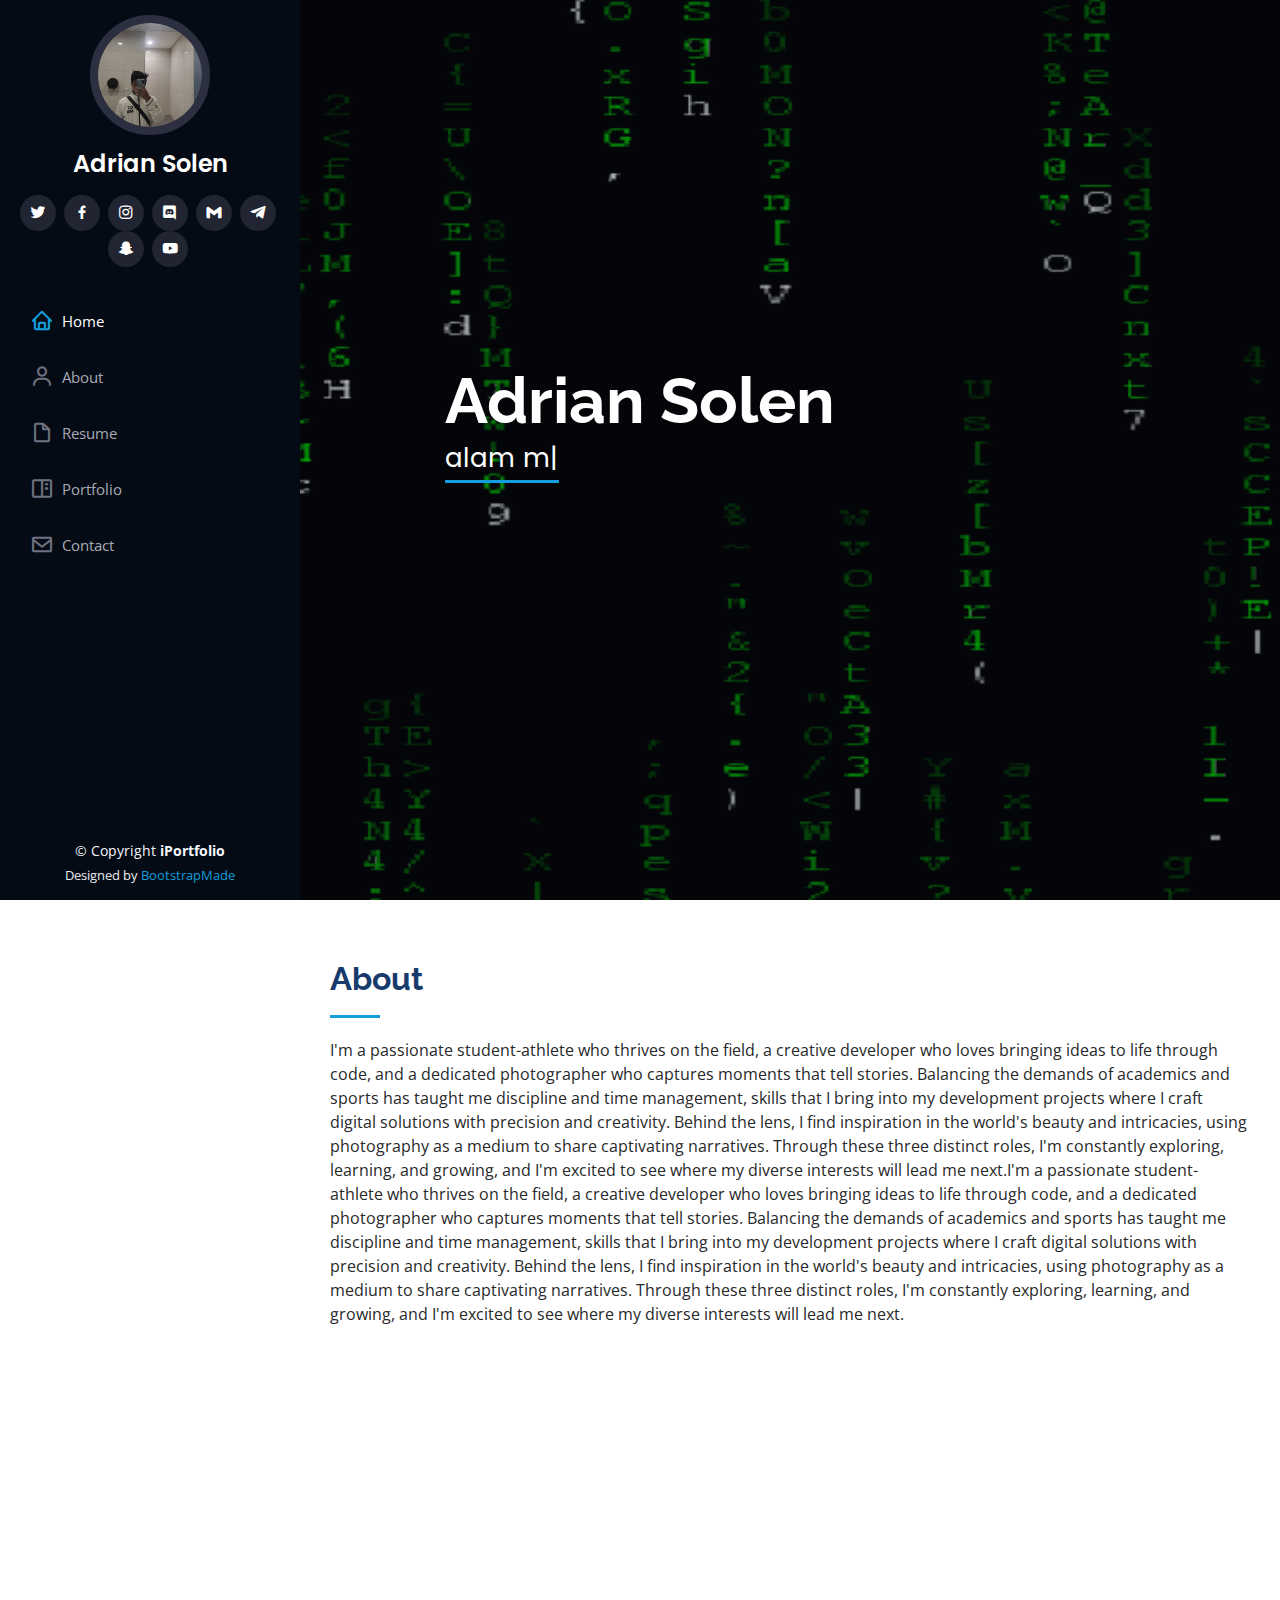
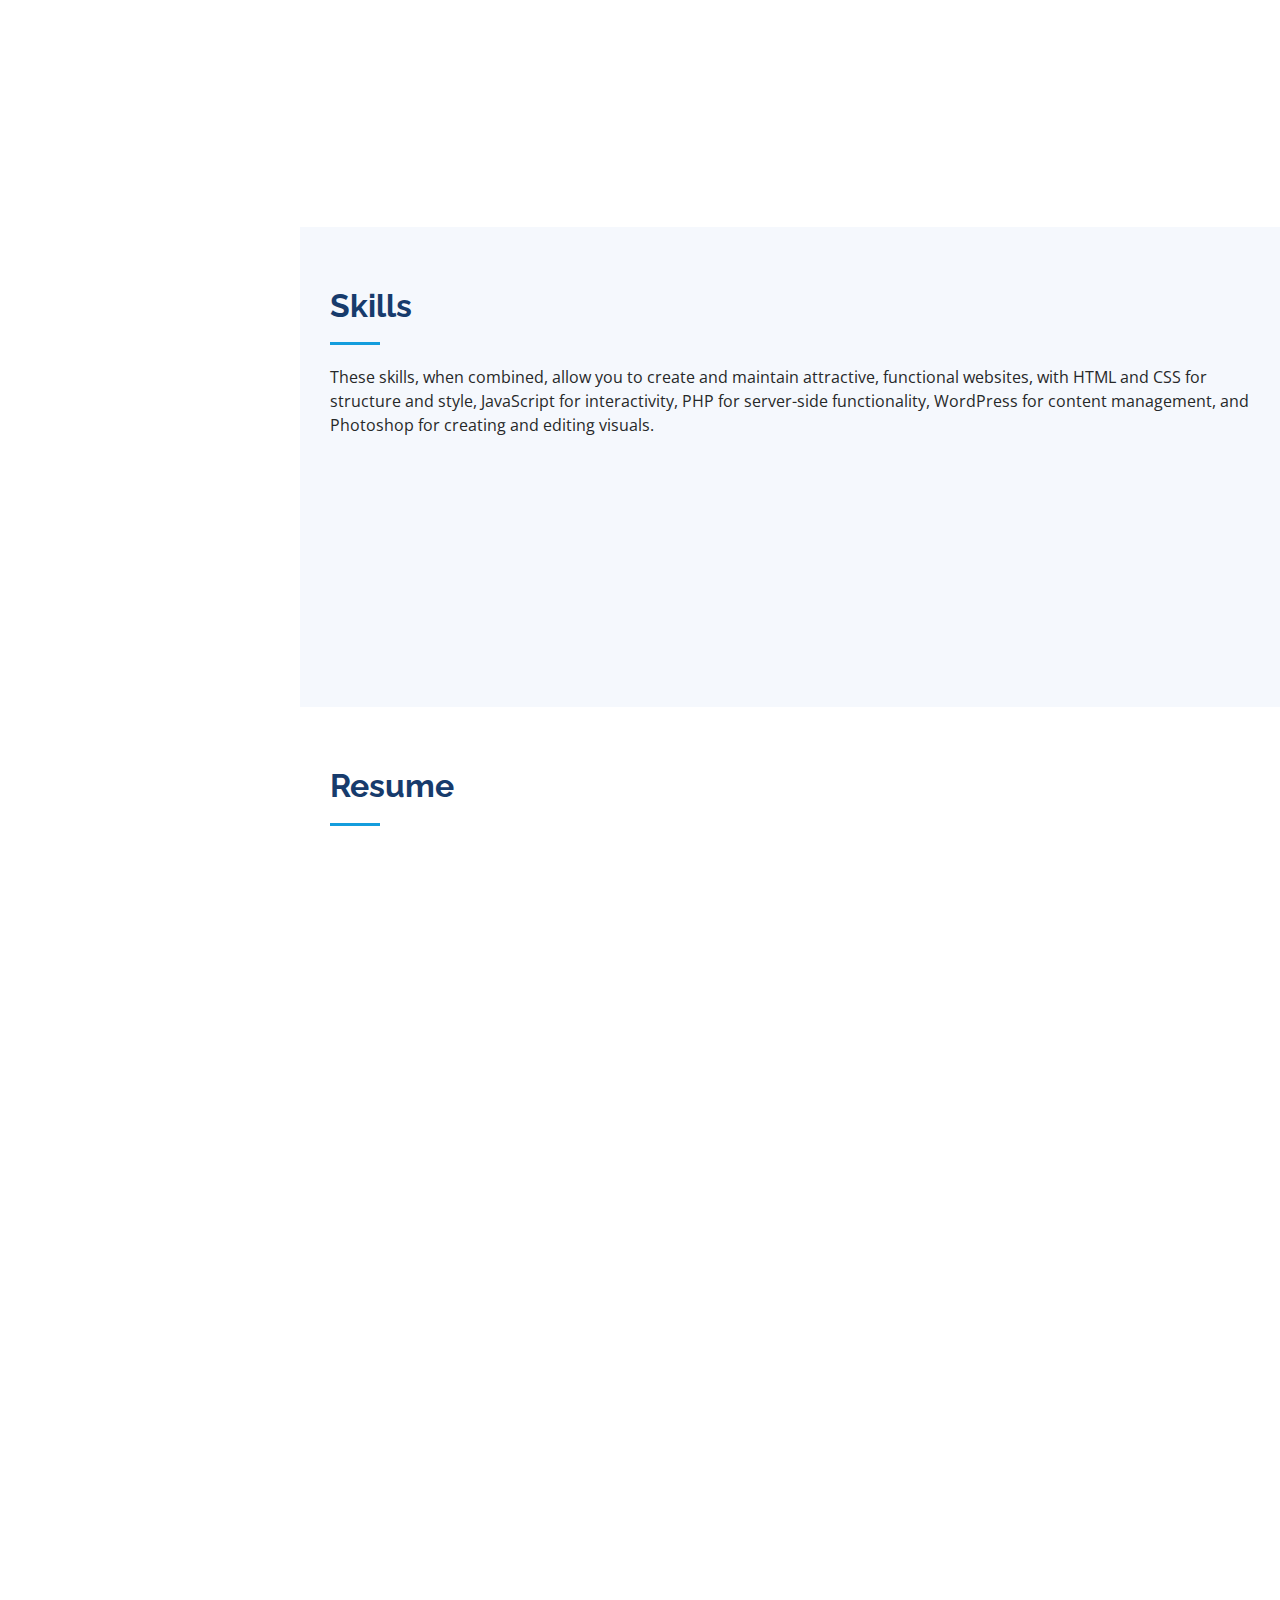
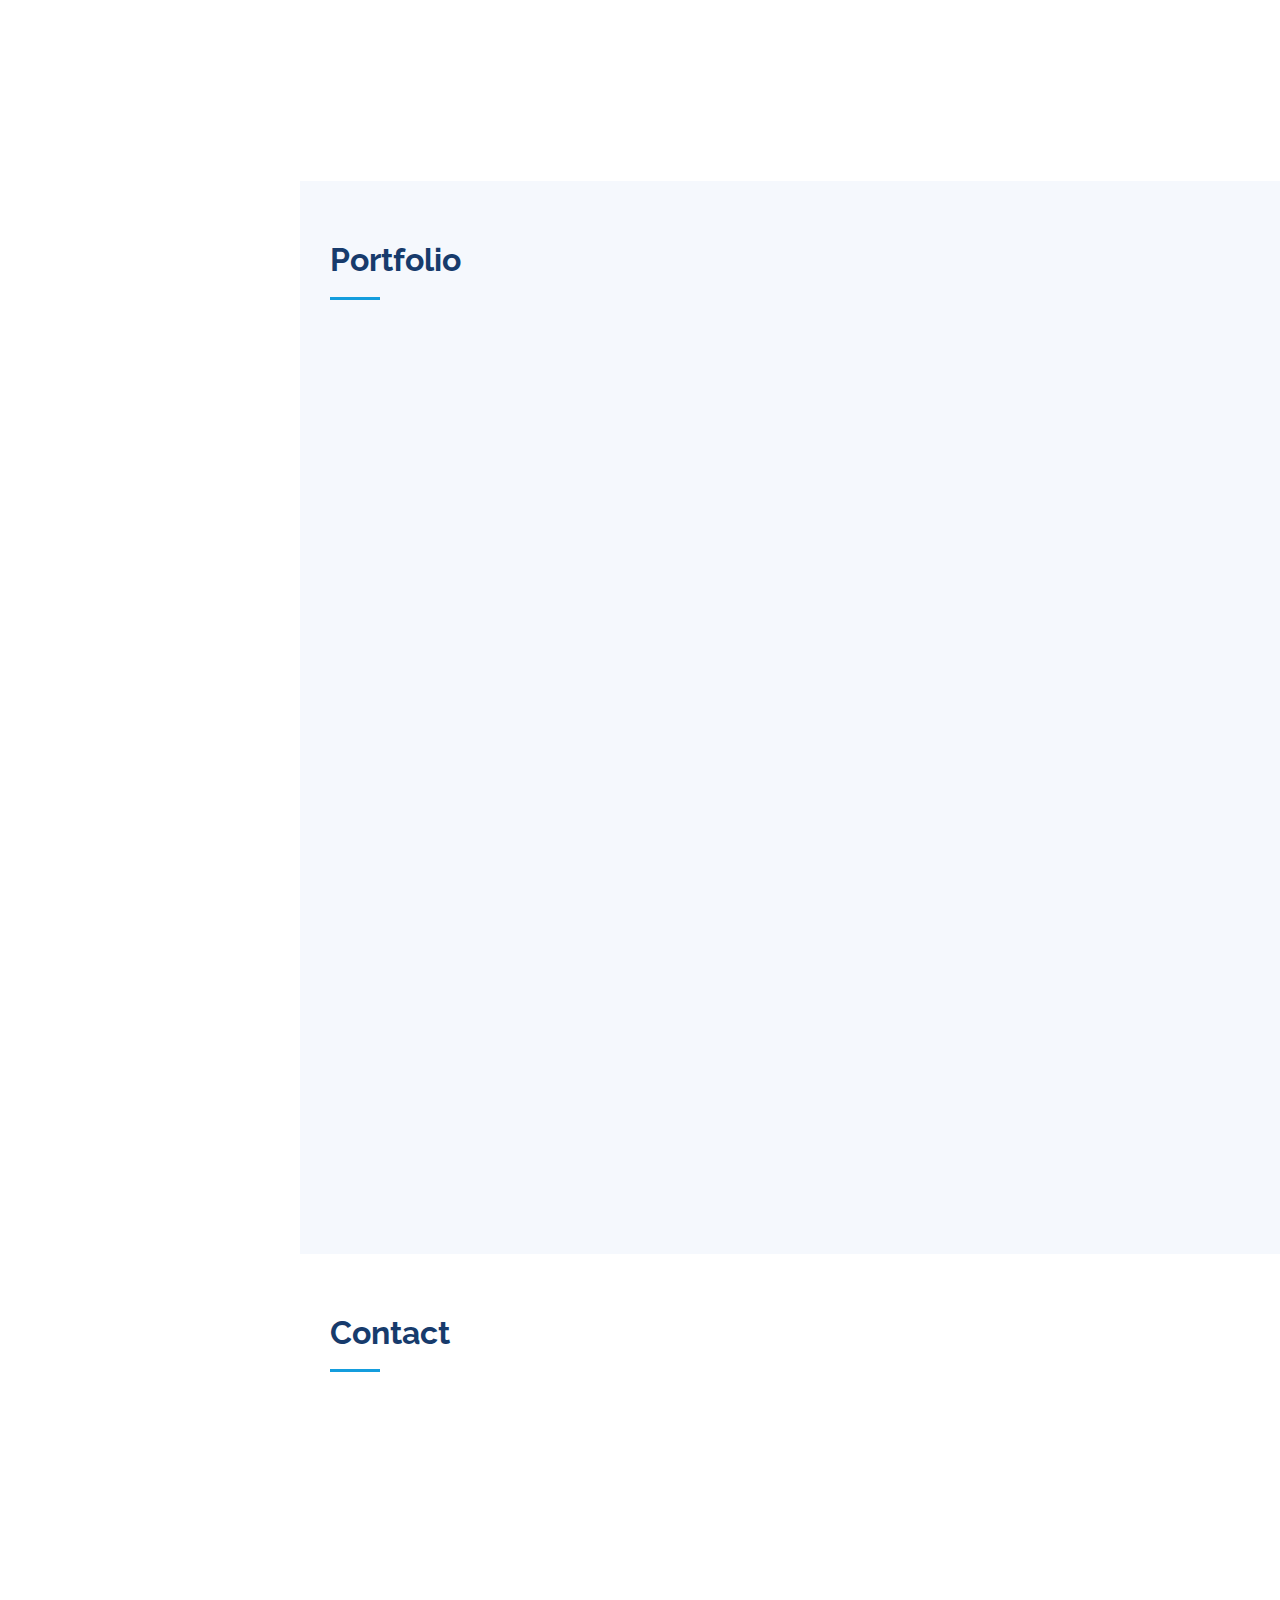
==== index.html @ 7b118c49 "first commit" ====
<!DOCTYPE html>
<html lang="en">

<head>
  <meta charset="utf-8">
  <meta content="width=device-width, initial-scale=1.0" name="viewport">

  <title>iPortfolio Bootstrap Template - Index</title>
  <meta content="" name="description">
  <meta content="" name="keywords">

  <!-- Favicons -->
  <link href="assets/img/favicon.png" rel="icon">
  <link href="assets/img/apple-touch-icon.png" rel="apple-touch-icon">

  <!-- Google Fonts -->
  <link href="https://fonts.googleapis.com/css?family=Open+Sans:300,300i,400,400i,600,600i,700,700i|Raleway:300,300i,400,400i,500,500i,600,600i,700,700i|Poppins:300,300i,400,400i,500,500i,600,600i,700,700i" rel="stylesheet">

  <!-- Vendor CSS Files -->
  <link href="assets/vendor/aos/aos.css" rel="stylesheet">
  <link href="assets/vendor/bootstrap/css/bootstrap.min.css" rel="stylesheet">
  <link href="assets/vendor/bootstrap-icons/bootstrap-icons.css" rel="stylesheet">
  <link href="assets/vendor/boxicons/css/boxicons.min.css" rel="stylesheet">
  <link href="assets/vendor/glightbox/css/glightbox.min.css" rel="stylesheet">
  <link href="assets/vendor/swiper/swiper-bundle.min.css" rel="stylesheet">

  <!-- Template Main CSS File -->
  <link href="assets/css/style.css" rel="stylesheet">

  <!-- =======================================================
  * Template Name: iPortfolio
  * Updated: Sep 18 2023 with Bootstrap v5.3.2
  * Template URL: https://bootstrapmade.com/iportfolio-bootstrap-portfolio-websites-template/
  * Author: BootstrapMade.com
  * License: https://bootstrapmade.com/license/
  ======================================================== -->
</head>

<body>

  <!-- ======= Mobile nav toggle button ======= -->
  <i class="bi bi-list mobile-nav-toggle d-xl-none"></i>

  <!-- ======= Header ======= -->
  <header id="header">
    <div class="d-flex flex-column">

      <div class="profile">
        <img src="assets/img/lol.jpg" alt="" class="img-fluid rounded-circle">
        <h1 class="text-light"><a href="index.html">Adrian Solen</a></h1>
        <div class="social-links mt-3 text-center">
          <a href="https://twitter.com/home" class="twitter"><i class="bx bxl-twitter"></i></a>
          <a href="https://web.facebook.com/longking13" class="facebook"><i class="bx bxl-facebook"></i></a>
          <a href="https://www.instagram.com/basic_longking/" class="instagram"><i class="bx bxl-instagram"></i></a>
          <a href="https://discord.com/channels/@me" class="discord"><i class="bx bxl-discord"></i></a>
          <a href="https://www.gmail.com/" class="gmail"><i class="bx bxl-gmail"></i></a>
          <a href="https://web.telegram.org/a/" class="telegram"><i class="bx bxl-telegram"></i></a>
          <a href="https://www.snapchat.com/" class="snapchat"><i class="bx bxl-snapchat"></i></a>
          <a href="https://www.youtube.com/channel/UCyB2EdpcQQ75qllgzRDmHNg" class="youtube"><i class="bx bxl-youtube"></i></a>
          

        </div>
      </div>

      <nav id="navbar" class="nav-menu navbar">
        <ul>
          <li><a href="#hero" class="nav-link scrollto active"><i class="bx bx-home"></i> <span>Home</span></a></li>
          <li><a href="#about" class="nav-link scrollto"><i class="bx bx-user"></i> <span>About</span></a></li>
          <li><a href="#resume" class="nav-link scrollto"><i class="bx bx-file-blank"></i> <span>Resume</span></a></li>
          <li><a href="#portfolio" class="nav-link scrollto"><i class="bx bx-book-content"></i> <span>Portfolio</span></a></li>
          <!-- <li><a href="#services" class="nava-link scrollto"><i class="bx bx-server"></i> <span>Services</span></a></li> -->
          <li><a href="#contact" class="nav-link scrollto"><i class="bx bx-envelope"></i> <span>Contact</span></a></li>
        </ul>
      </nav><!-- .nav-menu -->
    </div>
  </header><!-- End Header -->

  <!-- ======= Hero Section ======= -->
  <section id="hero" class="d-flex flex-column justify-content-center align-items-center">
    <div class="hero-container" data-aos="fade-in">
      <h1>Adrian Solen</h1>
      <p> <span class="typed" data-typed-items="alam mo joy, mahal na mahal kita, sana mahal mo rin ako, Pet Lover"></span></p>
    </div>
  </section><!-- End Hero -->

  <main id="main">

    <!-- ======= About Section ======= -->
    <section id="about" class="about">
      <div class="container">

        <div class="section-title">
          <h2>About</h2>
          <p>I'm a passionate student-athlete who thrives on the field, a creative developer who loves bringing ideas to life through code, and a dedicated photographer who captures moments that tell stories. Balancing the demands of academics and sports has taught me discipline and time management, skills that I bring into my development projects where I craft digital solutions with precision and creativity. Behind the lens, I find inspiration in the world's beauty and intricacies, using photography as a medium to share captivating narratives. Through these three distinct roles, I'm constantly exploring, learning, and growing, and I'm excited to see where my diverse interests will lead me next.I'm a passionate student-athlete who thrives on the field, a creative developer who loves bringing ideas to life through code, and a dedicated photographer who captures moments that tell stories. Balancing the demands of academics and sports has taught me discipline and time management, skills that I bring into my development projects where I craft digital solutions with precision and creativity. Behind the lens, I find inspiration in the world's beauty and intricacies, using photography as a medium to share captivating narratives. Through these three distinct roles, I'm constantly exploring, learning, and growing, and I'm excited to see where my diverse interests will lead me next.</p>
        </div>

        <div class="row">
          <div class="col-lg-4" data-aos="fade-right">
            <img src="assets/img/adrian.jpg" class="img-fluid" alt="">
          </div>
          <div class="col-lg-8 pt-4 pt-lg-0 content" data-aos="fade-left">
            <h3>Full Stack Developer &amp; System Analyst.</h3>
            <p class="fst-italic">
              <!-- Lorem ipsum dolor sit amet, consectetur adipiscing elit, sed do eiusmod tempor incididunt ut labore et dolore
              magna aliqua. -->
            </p>
            <div class="row">
              <div class="col-lg-6">
                <ul>
                  <li><i class="bi bi-chevron-right"></i> <strong>Birthday:</strong> <span>13 November 2001</span></li>
                  <li><i class="bi bi-chevron-right"></i> <strong>Website:</strong> <span>www.example.com</span></li>
                  <li><i class="bi bi-chevron-right"></i> <strong>Phone:</strong> <span>0970 897 5703</span></li>
                  <li><i class="bi bi-chevron-right"></i> <strong>City:</strong> <span>Butuan City</span></li>
                </ul>
              </div>
              <div class="col-lg-6">
                <ul>
                  <li><i class="bi bi-chevron-right"></i> <strong>Age:</strong> <span>22</span></li>
                  <li><i class="bi bi-chevron-right"></i> <strong>Degree:</strong> <span>None</span></li>
                  <li><i class="bi bi-chevron-right"></i> <strong>Email:</strong> <span>adrianmsolen@gmail.com</span></li>
                  <li><i class="bi bi-chevron-right"></i> <strong>Freelance:</strong> <span>Available</span></li>
                </ul>
              </div>
            </div>
            <p>
              <!-- Officiis eligendi itaque labore et dolorum mollitia officiis optio vero. Quisquam sunt adipisci omnis et ut. Nulla accusantium dolor incidunt officia tempore. Et eius omnis.
              Cupiditate ut dicta maxime officiis quidem quia. Sed et consectetur qui quia repellendus itaque neque. Aliquid amet quidem ut quaerat cupiditate. Ab et eum qui repellendus omnis culpa magni laudantium dolores. -->
            </p>
          </div>
        </div>

      </div>
    </section><!-- End About Section -->

    <!-- ======= Facts Section ======= -->
    <section id="facts" class="facts">
      <div class="container">

        <div class="section-title">
          <!-- <h2>Facts</h2>
          <p>Magnam dolores commodi suscipit. Necessitatibus eius consequatur ex aliquid fuga eum quidem. Sit sint consectetur velit. Quisquam quos quisquam cupiditate. Et nemo qui impedit suscipit alias ea. Quia fugiat sit in iste officiis commodi quidem hic quas.</p> -->
        </div>

        <!-- <div class="row no-gutters">

          <div class="col-lg-3 col-md-6 d-md-flex align-items-md-stretch" data-aos="fade-up">
            <div class="count-box">
              <i class="bi bi-emoji-smile"></i>
              <span data-purecounter-start="0" data-purecounter-end="232" data-purecounter-duration="1" class="purecounter"></span>
              <p><strong>Happy Clients</strong> </p>
            </div>
          </div>

          <div class="col-lg-3 col-md-6 d-md-flex align-items-md-stretch" data-aos="fade-up" data-aos-delay="100">
            <div class="count-box">
              <i class="bi bi-journal-richtext"></i>
              <span data-purecounter-start="0" data-purecounter-end="521" data-purecounter-duration="1" class="purecounter"></span>
              <p><strong>Projects</strong></p>
            </div>
          </div>

          <div class="col-lg-3 col-md-6 d-md-flex align-items-md-stretch" data-aos="fade-up" data-aos-delay="200">
            <div class="count-box">
              <i class="bi bi-headset"></i>
              <span data-purecounter-start="0" data-purecounter-end="1453" data-purecounter-duration="1" class="purecounter"></span>
              <p><strong>Hours Of Support</strong> </p>
            </div>
          </div>

          <div class="col-lg-3 col-md-6 d-md-flex align-items-md-stretch" data-aos="fade-up" data-aos-delay="300">
            <div class="count-box">
              <i class="bi bi-people"></i>
              <span data-purecounter-start="0" data-purecounter-end="32" data-purecounter-duration="1" class="purecounter"></span>
              <p><strong>Hard Workers</strong> </p>
            </div> -->
          </div>

        </div>

      </div>
    </section><!-- End Facts Section -->

    <!-- ======= Skills Section ======= -->
    <section id="skills" class="skills section-bg">
      <div class="container">

        <div class="section-title">
          <h2>Skills</h2>
          <p>These skills, when combined, allow you to create and maintain attractive, functional websites, with HTML and CSS for structure and style, JavaScript for interactivity, PHP for server-side functionality, WordPress for content management, and Photoshop for creating and editing visuals.</p>
        </div>

        <div class="row skills-content">

          <div class="col-lg-6" data-aos="fade-up">

            <div class="progress">
              <span class="skill">HTML <i class="val">90%</i></span>
              <div class="progress-bar-wrap">
                <div class="progress-bar" role="progressbar" aria-valuenow="90" aria-valuemin="0" aria-valuemax="100"></div>
              </div>
            </div>

            <div class="progress">
              <span class="skill">CSS <i class="val">80%</i></span>
              <div class="progress-bar-wrap">
                <div class="progress-bar" role="progressbar" aria-valuenow="80" aria-valuemin="0" aria-valuemax="100"></div>
              </div>
            </div>

            <div class="progress">
              <span class="skill">JavaScript <i class="val">75%</i></span>
              <div class="progress-bar-wrap">
                <div class="progress-bar" role="progressbar" aria-valuenow="75" aria-valuemin="0" aria-valuemax="100"></div>
              </div>
            </div>

          </div>

          <div class="col-lg-6" data-aos="fade-up" data-aos-delay="100">

            <div class="progress">
              <span class="skill">PHP <i class="val">70%</i></span>
              <div class="progress-bar-wrap">
                <div class="progress-bar" role="progressbar" aria-valuenow="70" aria-valuemin="0" aria-valuemax="100"></div>
              </div>
            </div>

            <div class="progress">
              <span class="skill">WordPress/CMS <i class="val">90%</i></span>
              <div class="progress-bar-wrap">
                <div class="progress-bar" role="progressbar" aria-valuenow="90" aria-valuemin="0" aria-valuemax="100"></div>
              </div>
            </div>

            <div class="progress">
              <span class="skill">Photoshop <i class="val">99%</i></span>
              <div class="progress-bar-wrap">
                <div class="progress-bar" role="progressbar" aria-valuenow="99" aria-valuemin="0" aria-valuemax="100"></div>
              </div>
            </div>

          </div>

        </div>

      </div>
    </section><!-- End Skills Section -->

    <!-- ======= Resume Section ======= -->
    <section id="resume" class="resume">
      <div class="container">

        <div class="section-title">
          <h2>Resume</h2>
          <!-- <p>Magnam dolores commodi suscipit. Necessitatibus eius consequatur ex aliquid fuga eum quidem. Sit sint consectetur velit. Quisquam quos quisquam cupiditate. Et nemo qui impedit suscipit alias ea. Quia fugiat sit in iste officiis commodi quidem hic quas.</p> -->
        </div>

        <div class="row">
          <div class="col-lg-6" data-aos="fade-up">
            <h3 class="resume-title">Sumary</h3>
            <div class="resume-item pb-0">
              <h4>Adrian Solen</h4>
              <p><em>Innovative and deadline-driven Graphic Designer with 3+ years of experience designing and developing user-centered digital/print marketing material from initial concept to final, polished deliverable.</em></p>
              <ul>
                <li>Prosperidad, Agusan del Sur</li>
                <li>0970 897 5703</li>
                <li>adrianmsolen@gmail.com</li>
              </ul>
            </div>
            <h3 class="resume-title">Education</h3>
            <div class="resume-item">
              <h4>Bachelor of Science Information System</h4>
              <h5>2021 - 2024</h5>
              <p><em>Caraga State University</em></p>
              <p>Qui deserunt veniam. Et sed aliquam labore tempore sed quisquam iusto autem sit. Ea vero voluptatum qui ut dignissimos deleniti nerada porti sand markend</p>
            </div>
            <div class="resume-item">
              <h4>General Academic Strand</h4>
              <h5>2019-2020</h5>
              <p><em>Agusan del Sur National High School</em></p>
              <p>Quia nobis sequi est occaecati aut. Repudiandae et iusto quae reiciendis et quis Eius vel ratione eius unde vitae rerum voluptates asperiores voluptatem Earum molestiae consequatur neque etlon sader mart dila</p>
            </div>
          </div>
          <div class="col-lg-6" data-aos="fade-up" data-aos-delay="100">
            <h3 class="resume-title">Professional Experience</h3>
            <div class="resume-item">
              <h4>Senior graphic design specialist</h4>
              <h5>2024 - Present</h5>
              <p><em>Davao City </em></p>
              <ul>
                <li>Lead in the design, development, and implementation of the graphic, layout, and production communication materials</li>
                <li>Delegate tasks to the 7 members of the design team and provide counsel on all aspects of the project. </li>
                <li>Supervise the assessment of all graphic materials in order to ensure quality and accuracy of the design</li>
                <li>Oversee the efficient use of production project budgets ranging from $2,000 - $25,000</li>
              </ul>
            </div>
            <div class="resume-item">
              <h4>Graphic design specialist</h4>
              <h5>2017 - 2018</h5>
              <p><em>Butuan City</em></p>
              <ul>
                <li>Developed numerous marketing programs (logos, brochures,infographics, presentations, and advertisements).</li>
                <li>Managed up to 5 projects or tasks at a given time while under pressure</li>
                <li>Recommended and consulted with clients on the most appropriate graphic design</li>
                <li>Created 4+ design presentations and proposals a month for clients and account managers</li>
              </ul>
            </div>
          </div>
        </div>

      </div>
    </section><!-- End Resume Section -->

    <!-- ======= Portfolio Section ======= -->
    <section id="portfolio" class="portfolio section-bg">
      <div class="container">

        <div class="section-title">
          <h2>Portfolio</h2>
          <!-- <p>Magnam dolores commodi suscipit. Necessitatibus eius consequatur ex aliquid fuga eum quidem. Sit sint consectetur velit. Quisquam quos quisquam cupiditate. Et nemo qui impedit suscipit alias ea. Quia fugiat sit in iste officiis commodi quidem hic quas.</p> -->
        </div>

        <div class="row" data-aos="fade-up">
          <div class="col-lg-12 d-flex justify-content-center">
            <ul id="portfolio-flters">
              <li data-filter="*" class="filter-active">All</li>
              <li data-filter=".filter-app">Pets</li>
              <li data-filter=".filter-card">Football</li>
              <!-- <li data-filter=".filter-web">Web</li> -->
            </ul>
          </div>
        </div>

        <div class="row portfolio-container" data-aos="fade-up" data-aos-delay="100">

          <div class="col-lg-4 col-md-6 portfolio-item filter-app">
            <div class="portfolio-wrap">
              <img src="assets/img/portfolio/ming1.jpg" class="img-fluid" alt="">
              <div class="portfolio-links">
                <a href="assets/img/portfolio/ming1.jpg" data-gallery="portfolioGallery" class="portfolio-lightbox" title="App 1"><i class="bx bx-plus"></i></a>
                <a href="portfolio-details.html" title="More Details"><i class="bx bx-link"></i></a>
              </div>
            </div>
          </div>

          <div class="col-lg-4 col-md-6 portfolio-item filter-web">
            <div class="portfolio-wrap">
              <img src="assets/img/portfolio/ming2.jpg" class="img-fluid" alt="">
              <div class="portfolio-links">
                <a href="assets/img/portfolio/ming2.jpg" data-gallery="portfolioGallery" class="portfolio-lightbox" title="Web 3"><i class="bx bx-plus"></i></a>
                <a href="portfolio-details.html" title="More Details"><i class="bx bx-link"></i></a>
              </div>
            </div>
          </div>

          <div class="col-lg-4 col-md-6 portfolio-item filter-app">
            <div class="portfolio-wrap">
              <img src="assets/img/portfolio/ming4.jpg" class="img-fluid" alt="">
              <div class="portfolio-links">
                <a href="assets/img/portfolio/" data-gallery="portfolioGallery" class="portfolio-lightbox" title="App 2"><i class="bx bx-plus"></i></a>
                <a href="portfolio-details.html" title="More Details"><i class="bx bx-link"></i></a>
              </div>
            </div>
          </div>

          <div class="col-lg-4 col-md-6 portfolio-item filter-card">
            <div class="portfolio-wrap">
              <img src="assets/img/portfolio/football2.jpg" class="img-fluid" alt="">
              <div class="portfolio-links">
                <a href="assets/img/portfolio/football2.jpg" data-gallery="portfolioGallery" class="portfolio-lightbox" title="Card 2"><i class="bx bx-plus"></i></a>
                <a href="portfolio-details.html" title="More Details"><i class="bx bx-link"></i></a>
              </div>
            </div>
          </div>

          
          <div class="col-lg-4 col-md-6 portfolio-item filter-app">
            <div class="portfolio-wrap">
              <img src="assets/img/portfolio/ming3.jpg" class="img-fluid" alt="">
              <div class="portfolio-links">
                <a href="assets/img/portfolio/ming3.jpg" data-gallery="portfolioGallery" class="portfolio-lightbox" title="App 3"><i class="bx bx-plus"></i></a>
                <a href="portfolio-details.html" title="More Details"><i class="bx bx-link"></i></a>
              </div>
            </div>
          </div>

          <div class="col-lg-4 col-md-6 portfolio-item filter-card">
            <div class="portfolio-wrap">
              <img src="assets/img/portfolio/football1.jpg" class="img-fluid" alt="">
              <div class="portfolio-links">
                <a href="assets/img/portfolio/football1.jpg" data-gallery="portfolioGallery" class="portfolio-lightbox" title="Card 1"><i class="bx bx-plus"></i></a>
                <a href="portfolio-details.html" title="More Details"><i class="bx bx-link"></i></a>
              </div>
            </div>
          </div>

          <div class="col-lg-4 col-md-6 portfolio-item filter-card">
            <div class="portfolio-wrap">
              <img src="assets/img/portfolio/football3.jpg" class="img-fluid" alt="">
              <div class="portfolio-links">
                <a href="assets/img/portfolio/football3.jpg" data-gallery="portfolioGallery" class="portfolio-lightbox" title="Card 3"><i class="bx bx-plus"></i></a>
                <a href="portfolio-details.html" title="More Details"><i class="bx bx-link"></i></a>
              </div>
            </div>
          </div>

          

        </div>

      </div>
    </section><!-- End Portfolio Section -->

    <!-- ======= Services Section ======= -->
    <!-- <section id="services" class="services">
      <div class="container">

        <div class="section-title">
          <h2>Services</h2>
          <p>Magnam dolores commodi suscipit. Necessitatibus eius consequatur ex aliquid fuga eum quidem. Sit sint consectetur velit. Quisquam quos quisquam cupiditate. Et nemo qui impedit suscipit alias ea. Quia fugiat sit in iste officiis commodi quidem hic quas.</p>
        </div>

        <div class="row">
          <div class="col-lg-4 col-md-6 icon-box" data-aos="fade-up">
            <div class="icon"><i class="bi bi-briefcase"></i></div>
            <h4 class="title"><a href="">Lorem Ipsum</a></h4>
            <p class="description">Voluptatum deleniti atque corrupti quos dolores et quas molestias excepturi sint occaecati cupiditate non provident</p>
          </div>
          <div class="col-lg-4 col-md-6 icon-box" data-aos="fade-up" data-aos-delay="100">
            <div class="icon"><i class="bi bi-card-checklist"></i></div>
            <h4 class="title"><a href="">Dolor Sitema</a></h4>
            <p class="description">Minim veniam, quis nostrud exercitation ullamco laboris nisi ut aliquip ex ea commodo consequat tarad limino ata</p>
          </div>
          <div class="col-lg-4 col-md-6 icon-box" data-aos="fade-up" data-aos-delay="200">
            <div class="icon"><i class="bi bi-bar-chart"></i></div>
            <h4 class="title"><a href="">Sed ut perspiciatis</a></h4>
            <p class="description">Duis aute irure dolor in reprehenderit in voluptate velit esse cillum dolore eu fugiat nulla pariatur</p>
          </div>
          <div class="col-lg-4 col-md-6 icon-box" data-aos="fade-up" data-aos-delay="300">
            <div class="icon"><i class="bi bi-binoculars"></i></div>
            <h4 class="title"><a href="">Magni Dolores</a></h4>
            <p class="description">Excepteur sint occaecat cupidatat non proident, sunt in culpa qui officia deserunt mollit anim id est laborum</p>
          </div>
          <div class="col-lg-4 col-md-6 icon-box" data-aos="fade-up" data-aos-delay="400">
            <div class="icon"><i class="bi bi-brightness-high"></i></div>
            <h4 class="title"><a href="">Nemo Enim</a></h4>
            <p class="description">At vero eos et accusamus et iusto odio dignissimos ducimus qui blanditiis praesentium voluptatum deleniti atque</p>
          </div>
          <div class="col-lg-4 col-md-6 icon-box" data-aos="fade-up" data-aos-delay="500">
            <div class="icon"><i class="bi bi-calendar4-week"></i></div>
            <h4 class="title"><a href="">Eiusmod Tempor</a></h4>
            <p class="description">Et harum quidem rerum facilis est et expedita distinctio. Nam libero tempore, cum soluta nobis est eligendi</p>
          </div>
        </div>

      </div>
    </section>End Services Section -->

    <!-- ======= Testimonials Section ======= -->
    <!-- <section id="testimonials" class="testimonials section-bg">
      <div class="container">

        <div class="section-title">
          <h2>Testimonials</h2>
          <p>Magnam dolores commodi suscipit. Necessitatibus eius consequatur ex aliquid fuga eum quidem. Sit sint consectetur velit. Quisquam quos quisquam cupiditate. Et nemo qui impedit suscipit alias ea. Quia fugiat sit in iste officiis commodi quidem hic quas.</p>
        </div>

        <div class="testimonials-slider swiper" data-aos="fade-up" data-aos-delay="100">
          <div class="swiper-wrapper">

            <div class="swiper-slide">
              <div class="testimonial-item" data-aos="fade-up">
                <p>
                  <i class="bx bxs-quote-alt-left quote-icon-left"></i>
                  Proin iaculis purus consequat sem cure digni ssim donec porttitora entum suscipit rhoncus. Accusantium quam, ultricies eget id, aliquam eget nibh et. Maecen aliquam, risus at semper.
                  <i class="bx bxs-quote-alt-right quote-icon-right"></i>
                </p>
                <img src="assets/img/testimonials/testimonials-1.jpg" class="testimonial-img" alt="">
                <h3>Saul Goodman</h3>
                <h4>Ceo &amp; Founder</h4>
              </div>
            </div>< End testimonial item -->

            <!-- <div class="swiper-slide">
              <div class="testimonial-item" data-aos="fade-up" data-aos-delay="100">
                <p>
                  <i class="bx bxs-quote-alt-left quote-icon-left"></i>
                  Export tempor illum tamen malis malis eram quae irure esse labore quem cillum quid cillum eram malis quorum velit fore eram velit sunt aliqua noster fugiat irure amet legam anim culpa.
                  <i class="bx bxs-quote-alt-right quote-icon-right"></i>
                </p>
                <img src="assets/img/testimonials/testimonials-2.jpg" class="testimonial-img" alt="">
                <h3>Sara Wilsson</h3>
                <h4>Designer</h4>
              </div>
            </div> End testimonial item -->

            <!-- <div class="swiper-slide">
              <div class="testimonial-item" data-aos="fade-up" data-aos-delay="200">
                <p>
                  <i class="bx bxs-quote-alt-left quote-icon-left"></i>
                  Enim nisi quem export duis labore cillum quae magna enim sint quorum nulla quem veniam duis minim tempor labore quem eram duis noster aute amet eram fore quis sint minim.
                  <i class="bx bxs-quote-alt-right quote-icon-right"></i>
                </p>
                <img src="assets/img/testimonials/testimonials-3.jpg" class="testimonial-img" alt="">
                <h3>Jena Karlis</h3>
                <h4>Store Owner</h4>
              </div>
            </div>End testimonial item -->

            <!-- <div class="swiper-slide">
              <div class="testimonial-item" data-aos="fade-up" data-aos-delay="300">
                <p>
                  <i class="bx bxs-quote-alt-left quote-icon-left"></i>
                  Fugiat enim eram quae cillum dolore dolor amet nulla culpa multos export minim fugiat minim velit minim dolor enim duis veniam ipsum anim magna sunt elit fore quem dolore labore illum veniam.
                  <i class="bx bxs-quote-alt-right quote-icon-right"></i>
                </p>
                <img src="assets/img/testimonials/testimonials-4.jpg" class="testimonial-img" alt="">
                <h3>Matt Brandon</h3>
                <h4>Freelancer</h4>
              </div>
            </div>End testimonial item -->

            <!-- <div class="swiper-slide">
              <div class="testimonial-item" data-aos="fade-up" data-aos-delay="400">
                <p>
                  <i class="bx bxs-quote-alt-left quote-icon-left"></i>
                  Quis quorum aliqua sint quem legam fore sunt eram irure aliqua veniam tempor noster veniam enim culpa labore duis sunt culpa nulla illum cillum fugiat legam esse veniam culpa fore nisi cillum quid.
                  <i class="bx bxs-quote-alt-right quote-icon-right"></i>
                </p>
                <img src="assets/img/testimonials/testimonials-5.jpg" class="testimonial-img" alt="">
                <h3>John Larson</h3>
                <h4>Entrepreneur</h4>
              </div>
            </div> End testimonial item -->

          <!-- </div>
          <div class="swiper-pagination"></div>
        </div>

      </div>
    </section> --> 

    <!-- ======= Contact Section ======= -->
    <section id="contact" class="contact">
      <div class="container">

        <div class="section-title">
          <h2>Contact</h2>
          <!-- <p>Magnam dolores commodi suscipit. Necessitatibus eius consequatur ex aliquid fuga eum quidem. Sit sint consectetur velit. Quisquam quos quisquam cupiditate. Et nemo qui impedit suscipit alias ea. Quia fugiat sit in iste officiis commodi quidem hic quas.</p> -->
        </div>

        <div class="row" data-aos="fade-in">

          <div class="col-lg-5 d-flex align-items-stretch">
            <div class="info">
              <div class="address">
                <i class="bi bi-geo-alt"></i>
                <h4>Location:</h4>
                <p>Prosperidad Agusan del Sur</p>
              </div>

              <div class="email">
                <i class="bi bi-envelope"></i>
                <h4>Email:</h4>
                <p>adrianmsolen@gmail.com</p>
              </div>

              <div class="phone">
                <i class="bi bi-phone"></i>
                <h4>Call:</h4>
                <p>0970 897 5703</p>
              </div>
              <iframe src="https://www.google.com/maps/embed?pb=!1m18!1m12!1m3!1d252441.19394154922!2d125.89233405!3d8.654058800000001!2m3!1f0!2f0!3f0!3m2!1i1024!2i768!4f13.1!3m3!1m2!1s0x3301ffc0394ee6fd%3A0x42ddb884c93564db!2sProsperidad%2C%20Agusan%20del%20Sur!5e0!3m2!1sen!2sph!4v1697430178874!5m2!1sen!2sph" width="400" height="300" style="border:0;" allowfullscreen="" loading="lazy" referrerpolicy="no-referrer-when-downgrade"></iframe>
            </div>

          </div>

          <div class="col-lg-7 mt-5 mt-lg-0 d-flex align-items-stretch">
            <form action="forms/contact.php" method="post" role="form" class="php-email-form">
              <div class="row">
                <div class="form-group col-md-6">
                  <label for="name">Your Name</label>
                  <input type="text" name="name" class="form-control" id="name" required>
                </div>
                <div class="form-group col-md-6">
                  <label for="name">Your Email</label>
                  <input type="email" class="form-control" name="email" id="email" required>
                </div>
              </div>
              <div class="form-group">
                <label for="name">Subject</label>
                <input type="text" class="form-control" name="subject" id="subject" required>
              </div>
              <div class="form-group">
                <label for="name">Message</label>
                <textarea class="form-control" name="message" rows="10" required></textarea>
              </div>
              <div class="my-3">
                <div class="loading">Loading</div>
                <div class="error-message"></div>
                <div class="sent-message">Your message has been sent. Thank you!</div>
              </div>
              <div class="text-center"><button type="submit">Send Message</button></div>
            </form>
          </div>

        </div>

      </div>
    </section>

  </main><!-- End #main -->

  <!-- ======= Footer ======= -->
  <footer id="footer">
    <div class="container">
      <div class="copyright">
        &copy; Copyright <strong><span>iPortfolio</span></strong>
      </div>
      <div class="credits">
        <!-- All the links in the footer should remain intact. -->
        <!-- You can delete the links only if you purchased the pro version. -->
        <!-- Licensing information: https://bootstrapmade.com/license/ -->
        <!-- Purchase the pro version with working PHP/AJAX contact form: https://bootstrapmade.com/iportfolio-bootstrap-portfolio-websites-template/ -->
        Designed by <a href="https://bootstrapmade.com/">BootstrapMade</a>
      </div>
    </div>
  </footer><!-- End  Footer -->

  <a href="#" class="back-to-top d-flex align-items-center justify-content-center"><i class="bi bi-arrow-up-short"></i></a>

  <!-- Vendor JS Files -->
  <script src="assets/vendor/purecounter/purecounter_vanilla.js"></script>
  <script src="assets/vendor/aos/aos.js"></script>
  <script src="assets/vendor/bootstrap/js/bootstrap.bundle.min.js"></script>
  <script src="assets/vendor/glightbox/js/glightbox.min.js"></script>
  <script src="assets/vendor/isotope-layout/isotope.pkgd.min.js"></script>
  <script src="assets/vendor/swiper/swiper-bundle.min.js"></script>
  <script src="assets/vendor/typed.js/typed.umd.js"></script>
  <script src="assets/vendor/waypoints/noframework.waypoints.js"></script>
  <script src="assets/vendor/php-email-form/validate.js"></script>

  <!-- Template Main JS File -->
  <script src="assets/js/main.js"></script>

</body>

</html>
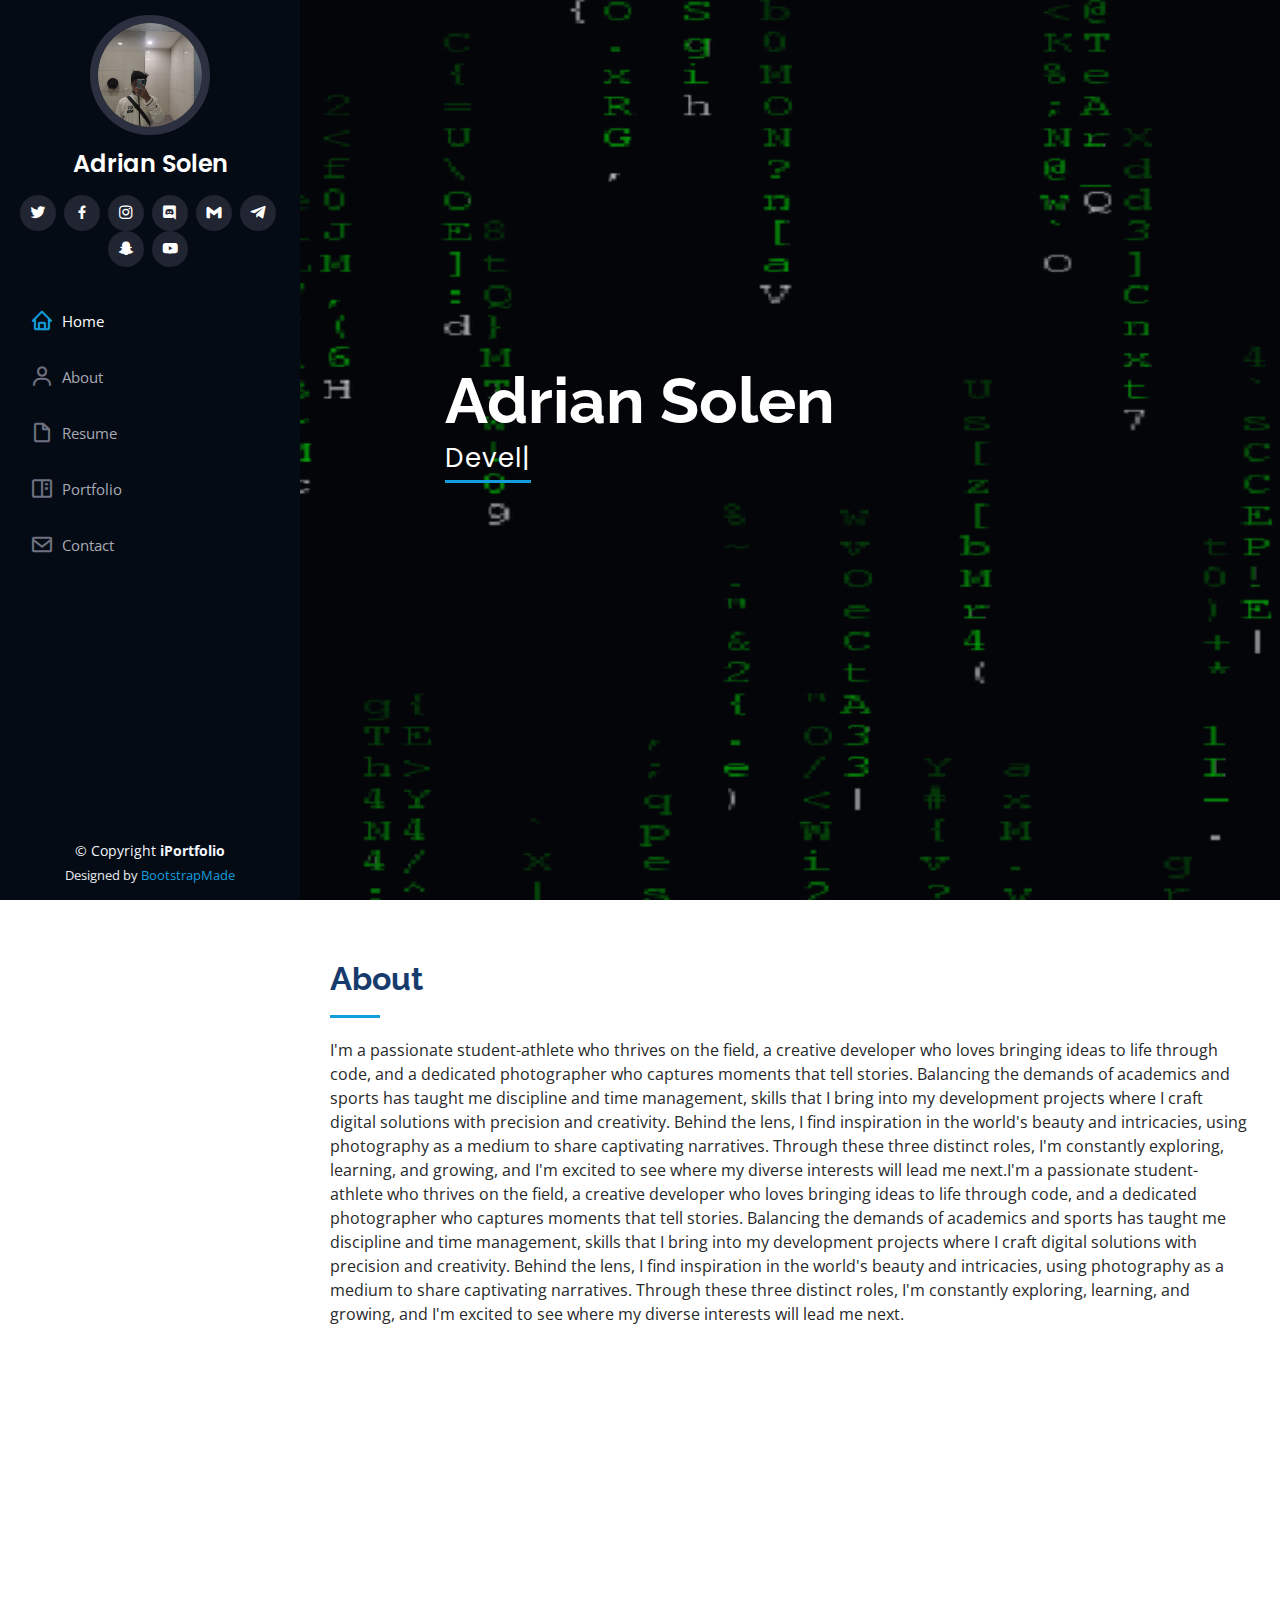
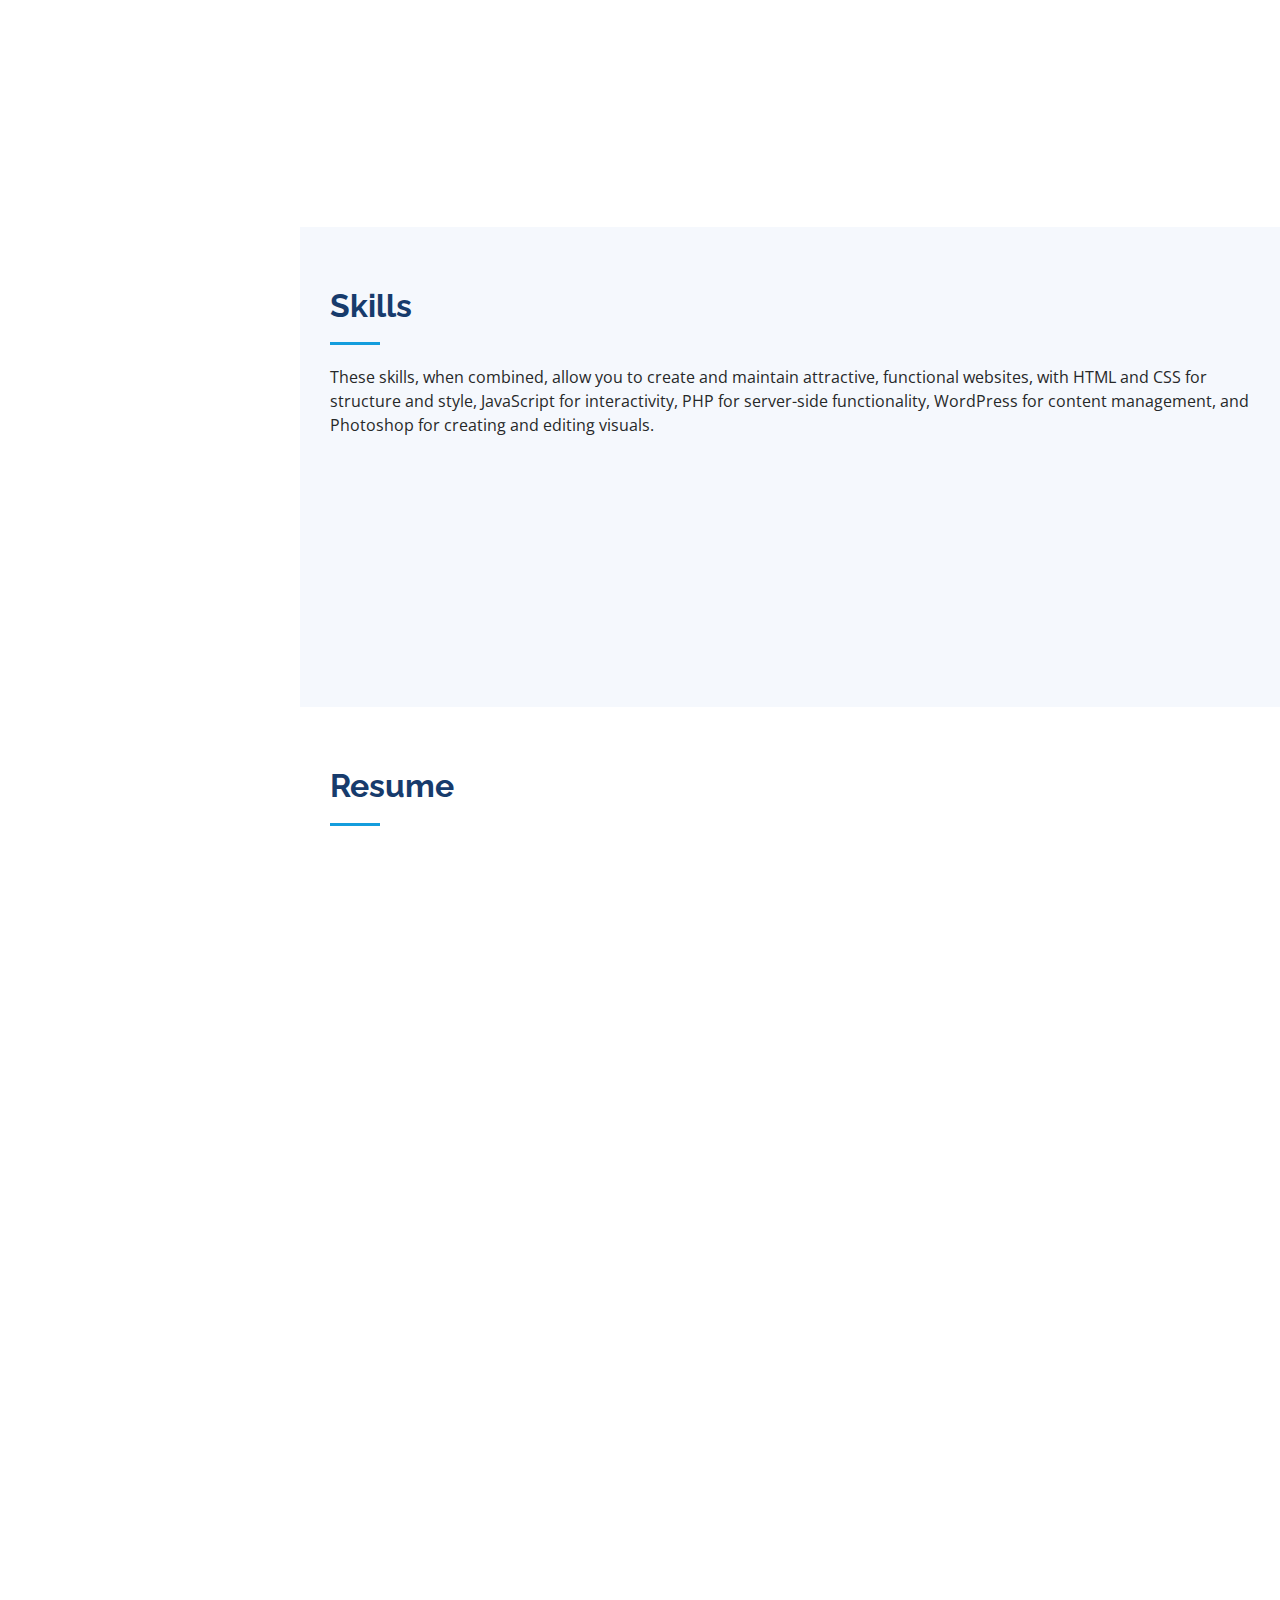
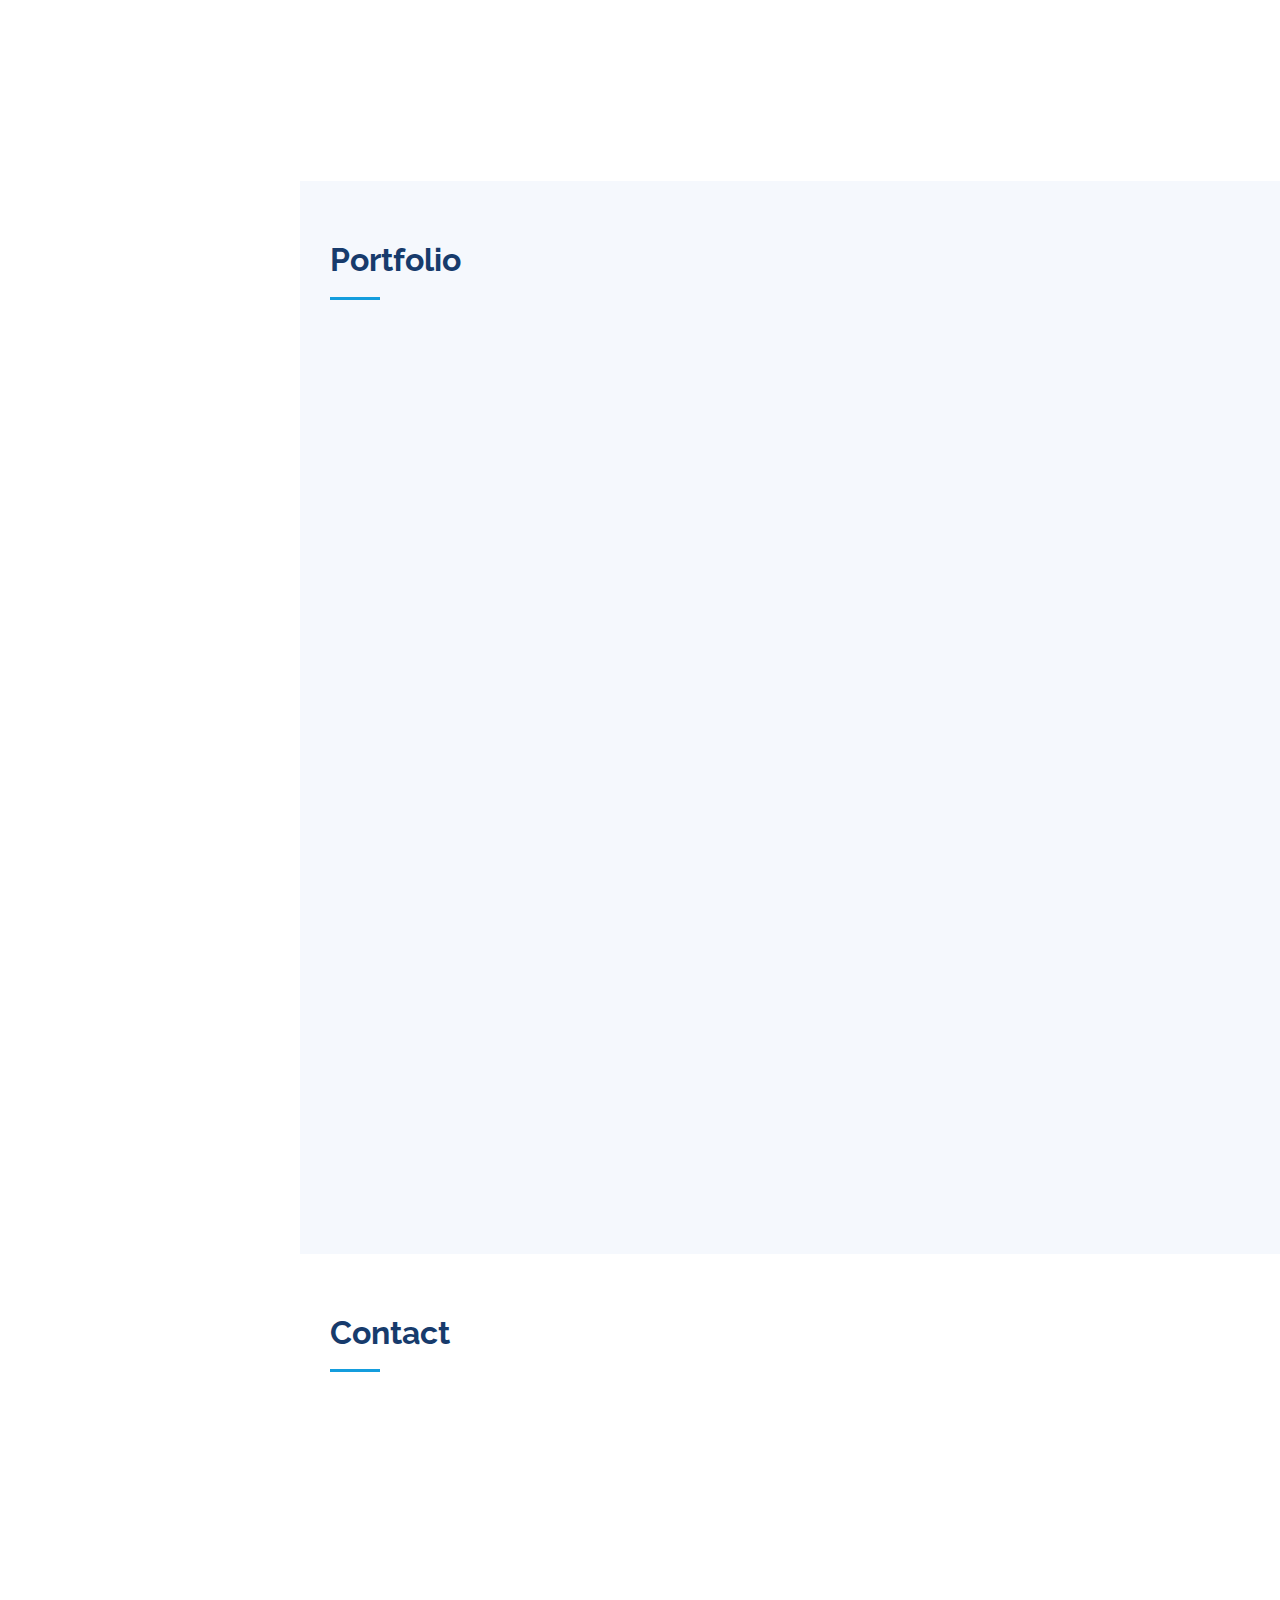
==== commit 5dd9e29c: "added new" ====
--- a/index.html
+++ b/index.html
@@ -79,7 +79,7 @@
   <section id="hero" class="d-flex flex-column justify-content-center align-items-center">
     <div class="hero-container" data-aos="fade-in">
       <h1>Adrian Solen</h1>
-      <p> <span class="typed" data-typed-items="alam mo joy, mahal na mahal kita, sana mahal mo rin ako, Pet Lover"></span></p>
+      <p> <span class="typed" data-typed-items="Developer, Student-Athlete, Photographer, Pet Lover"></span></p>
     </div>
   </section><!-- End Hero -->
 
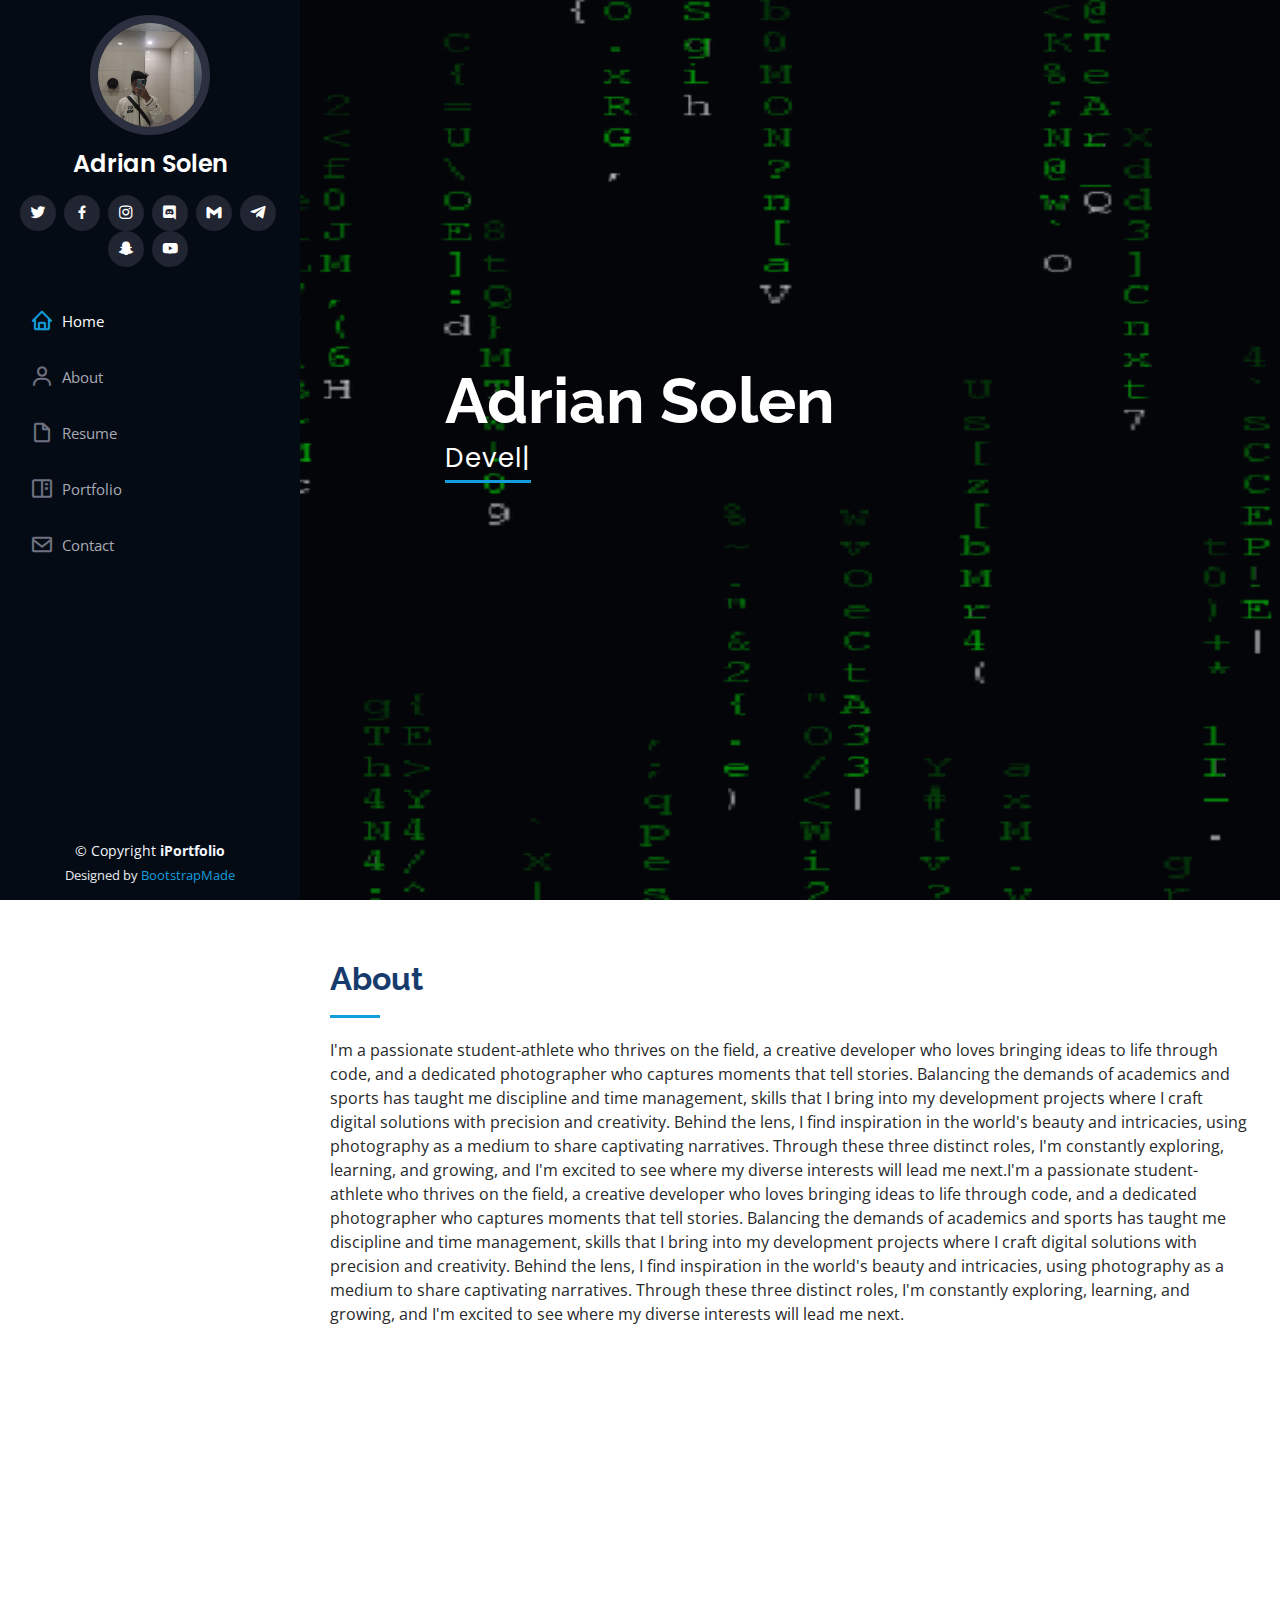
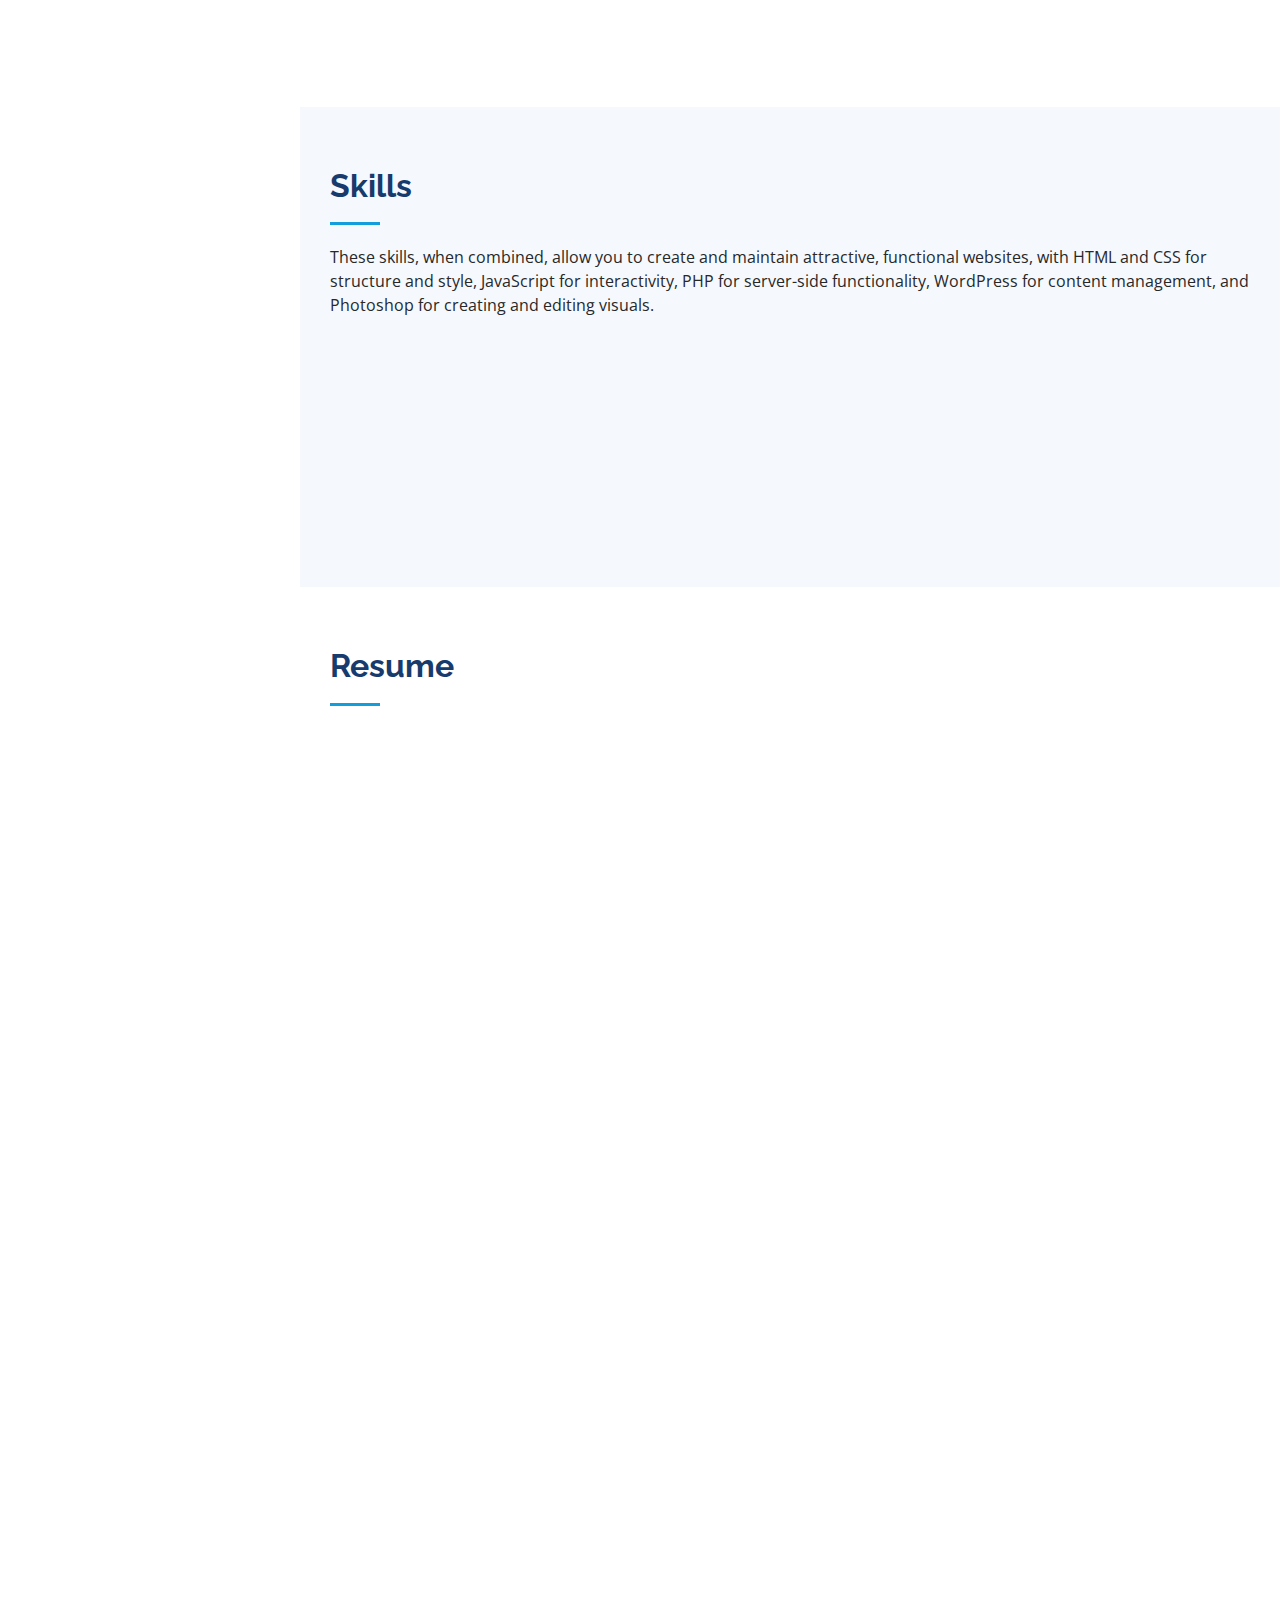
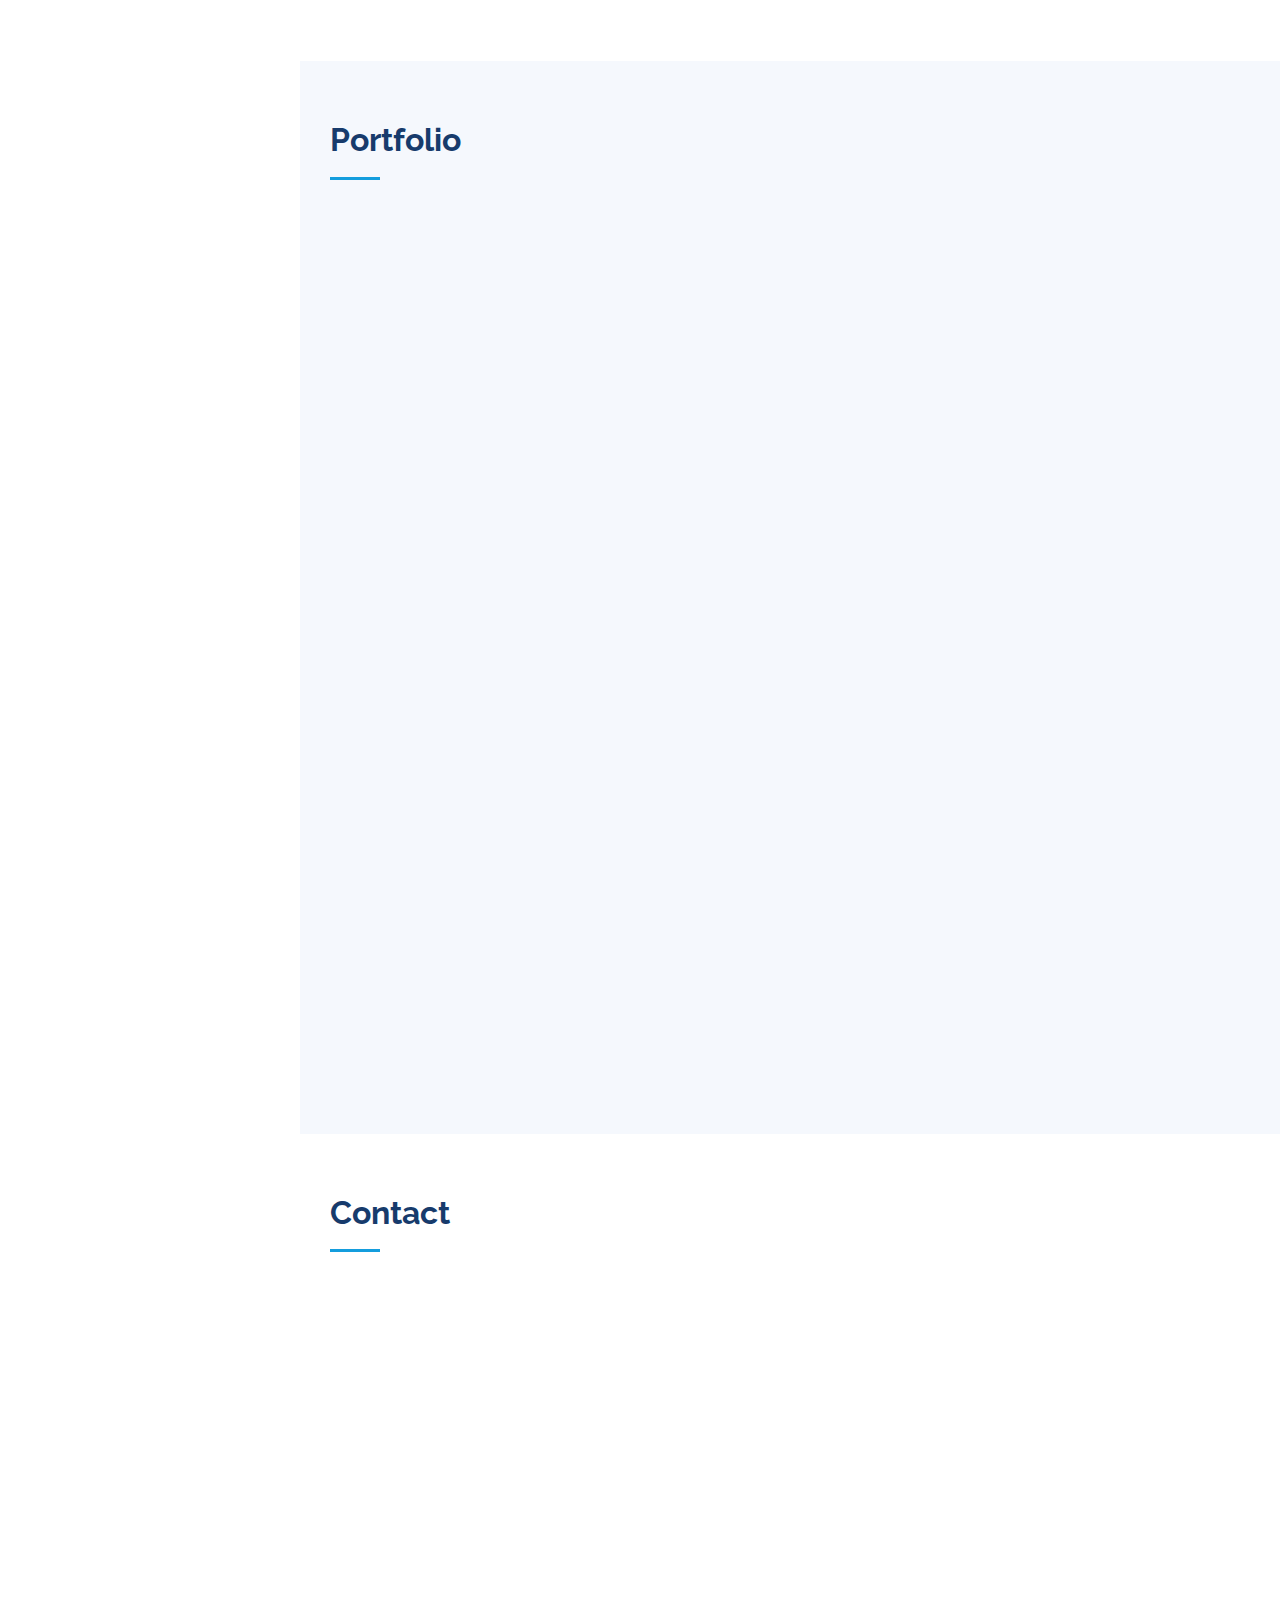
==== commit 7cd39979: "newest" ====
--- a/index.html
+++ b/index.html
@@ -68,7 +68,6 @@
           <li><a href="#about" class="nav-link scrollto"><i class="bx bx-user"></i> <span>About</span></a></li>
           <li><a href="#resume" class="nav-link scrollto"><i class="bx bx-file-blank"></i> <span>Resume</span></a></li>
           <li><a href="#portfolio" class="nav-link scrollto"><i class="bx bx-book-content"></i> <span>Portfolio</span></a></li>
-          <!-- <li><a href="#services" class="nava-link scrollto"><i class="bx bx-server"></i> <span>Services</span></a></li> -->
           <li><a href="#contact" class="nav-link scrollto"><i class="bx bx-envelope"></i> <span>Contact</span></a></li>
         </ul>
       </nav><!-- .nav-menu -->
@@ -101,8 +100,7 @@
           <div class="col-lg-8 pt-4 pt-lg-0 content" data-aos="fade-left">
             <h3>Full Stack Developer &amp; System Analyst.</h3>
             <p class="fst-italic">
-              <!-- Lorem ipsum dolor sit amet, consectetur adipiscing elit, sed do eiusmod tempor incididunt ut labore et dolore
-              magna aliqua. -->
+              
             </p>
             <div class="row">
               <div class="col-lg-6">
@@ -123,8 +121,7 @@
               </div>
             </div>
             <p>
-              <!-- Officiis eligendi itaque labore et dolorum mollitia officiis optio vero. Quisquam sunt adipisci omnis et ut. Nulla accusantium dolor incidunt officia tempore. Et eius omnis.
-              Cupiditate ut dicta maxime officiis quidem quia. Sed et consectetur qui quia repellendus itaque neque. Aliquid amet quidem ut quaerat cupiditate. Ab et eum qui repellendus omnis culpa magni laudantium dolores. -->
+              
             </p>
           </div>
         </div>
@@ -132,53 +129,9 @@
       </div>
     </section><!-- End About Section -->
 
-    <!-- ======= Facts Section ======= -->
-    <section id="facts" class="facts">
-      <div class="container">
-
-        <div class="section-title">
-          <!-- <h2>Facts</h2>
-          <p>Magnam dolores commodi suscipit. Necessitatibus eius consequatur ex aliquid fuga eum quidem. Sit sint consectetur velit. Quisquam quos quisquam cupiditate. Et nemo qui impedit suscipit alias ea. Quia fugiat sit in iste officiis commodi quidem hic quas.</p> -->
-        </div>
-
-        <!-- <div class="row no-gutters">
-
-          <div class="col-lg-3 col-md-6 d-md-flex align-items-md-stretch" data-aos="fade-up">
-            <div class="count-box">
-              <i class="bi bi-emoji-smile"></i>
-              <span data-purecounter-start="0" data-purecounter-end="232" data-purecounter-duration="1" class="purecounter"></span>
-              <p><strong>Happy Clients</strong> </p>
-            </div>
-          </div>
-
-          <div class="col-lg-3 col-md-6 d-md-flex align-items-md-stretch" data-aos="fade-up" data-aos-delay="100">
-            <div class="count-box">
-              <i class="bi bi-journal-richtext"></i>
-              <span data-purecounter-start="0" data-purecounter-end="521" data-purecounter-duration="1" class="purecounter"></span>
-              <p><strong>Projects</strong></p>
-            </div>
-          </div>
-
-          <div class="col-lg-3 col-md-6 d-md-flex align-items-md-stretch" data-aos="fade-up" data-aos-delay="200">
-            <div class="count-box">
-              <i class="bi bi-headset"></i>
-              <span data-purecounter-start="0" data-purecounter-end="1453" data-purecounter-duration="1" class="purecounter"></span>
-              <p><strong>Hours Of Support</strong> </p>
-            </div>
-          </div>
-
-          <div class="col-lg-3 col-md-6 d-md-flex align-items-md-stretch" data-aos="fade-up" data-aos-delay="300">
-            <div class="count-box">
-              <i class="bi bi-people"></i>
-              <span data-purecounter-start="0" data-purecounter-end="32" data-purecounter-duration="1" class="purecounter"></span>
-              <p><strong>Hard Workers</strong> </p>
-            </div> -->
-          </div>
-
-        </div>
-
-      </div>
-    </section><!-- End Facts Section -->
+    
+
+        
 
     <!-- ======= Skills Section ======= -->
     <section id="skills" class="skills section-bg">
@@ -244,15 +197,13 @@
         </div>
 
       </div>
-    </section><!-- End Skills Section -->
-
-    <!-- ======= Resume Section ======= -->
+    </section>
     <section id="resume" class="resume">
       <div class="container">
 
         <div class="section-title">
           <h2>Resume</h2>
-          <!-- <p>Magnam dolores commodi suscipit. Necessitatibus eius consequatur ex aliquid fuga eum quidem. Sit sint consectetur velit. Quisquam quos quisquam cupiditate. Et nemo qui impedit suscipit alias ea. Quia fugiat sit in iste officiis commodi quidem hic quas.</p> -->
+          
         </div>
 
         <div class="row">
@@ -309,7 +260,7 @@
         </div>
 
       </div>
-    </section><!-- End Resume Section -->
+    </section>
 
     <!-- ======= Portfolio Section ======= -->
     <section id="portfolio" class="portfolio section-bg">
@@ -317,7 +268,7 @@
 
         <div class="section-title">
           <h2>Portfolio</h2>
-          <!-- <p>Magnam dolores commodi suscipit. Necessitatibus eius consequatur ex aliquid fuga eum quidem. Sit sint consectetur velit. Quisquam quos quisquam cupiditate. Et nemo qui impedit suscipit alias ea. Quia fugiat sit in iste officiis commodi quidem hic quas.</p> -->
+          
         </div>
 
         <div class="row" data-aos="fade-up">
@@ -326,7 +277,7 @@
               <li data-filter="*" class="filter-active">All</li>
               <li data-filter=".filter-app">Pets</li>
               <li data-filter=".filter-card">Football</li>
-              <!-- <li data-filter=".filter-web">Web</li> -->
+              
             </ul>
           </div>
         </div>
@@ -411,142 +362,13 @@
       </div>
     </section><!-- End Portfolio Section -->
 
-    <!-- ======= Services Section ======= -->
-    <!-- <section id="services" class="services">
-      <div class="container">
-
-        <div class="section-title">
-          <h2>Services</h2>
-          <p>Magnam dolores commodi suscipit. Necessitatibus eius consequatur ex aliquid fuga eum quidem. Sit sint consectetur velit. Quisquam quos quisquam cupiditate. Et nemo qui impedit suscipit alias ea. Quia fugiat sit in iste officiis commodi quidem hic quas.</p>
-        </div>
-
-        <div class="row">
-          <div class="col-lg-4 col-md-6 icon-box" data-aos="fade-up">
-            <div class="icon"><i class="bi bi-briefcase"></i></div>
-            <h4 class="title"><a href="">Lorem Ipsum</a></h4>
-            <p class="description">Voluptatum deleniti atque corrupti quos dolores et quas molestias excepturi sint occaecati cupiditate non provident</p>
-          </div>
-          <div class="col-lg-4 col-md-6 icon-box" data-aos="fade-up" data-aos-delay="100">
-            <div class="icon"><i class="bi bi-card-checklist"></i></div>
-            <h4 class="title"><a href="">Dolor Sitema</a></h4>
-            <p class="description">Minim veniam, quis nostrud exercitation ullamco laboris nisi ut aliquip ex ea commodo consequat tarad limino ata</p>
-          </div>
-          <div class="col-lg-4 col-md-6 icon-box" data-aos="fade-up" data-aos-delay="200">
-            <div class="icon"><i class="bi bi-bar-chart"></i></div>
-            <h4 class="title"><a href="">Sed ut perspiciatis</a></h4>
-            <p class="description">Duis aute irure dolor in reprehenderit in voluptate velit esse cillum dolore eu fugiat nulla pariatur</p>
-          </div>
-          <div class="col-lg-4 col-md-6 icon-box" data-aos="fade-up" data-aos-delay="300">
-            <div class="icon"><i class="bi bi-binoculars"></i></div>
-            <h4 class="title"><a href="">Magni Dolores</a></h4>
-            <p class="description">Excepteur sint occaecat cupidatat non proident, sunt in culpa qui officia deserunt mollit anim id est laborum</p>
-          </div>
-          <div class="col-lg-4 col-md-6 icon-box" data-aos="fade-up" data-aos-delay="400">
-            <div class="icon"><i class="bi bi-brightness-high"></i></div>
-            <h4 class="title"><a href="">Nemo Enim</a></h4>
-            <p class="description">At vero eos et accusamus et iusto odio dignissimos ducimus qui blanditiis praesentium voluptatum deleniti atque</p>
-          </div>
-          <div class="col-lg-4 col-md-6 icon-box" data-aos="fade-up" data-aos-delay="500">
-            <div class="icon"><i class="bi bi-calendar4-week"></i></div>
-            <h4 class="title"><a href="">Eiusmod Tempor</a></h4>
-            <p class="description">Et harum quidem rerum facilis est et expedita distinctio. Nam libero tempore, cum soluta nobis est eligendi</p>
-          </div>
-        </div>
-
-      </div>
-    </section>End Services Section -->
-
-    <!-- ======= Testimonials Section ======= -->
-    <!-- <section id="testimonials" class="testimonials section-bg">
-      <div class="container">
-
-        <div class="section-title">
-          <h2>Testimonials</h2>
-          <p>Magnam dolores commodi suscipit. Necessitatibus eius consequatur ex aliquid fuga eum quidem. Sit sint consectetur velit. Quisquam quos quisquam cupiditate. Et nemo qui impedit suscipit alias ea. Quia fugiat sit in iste officiis commodi quidem hic quas.</p>
-        </div>
-
-        <div class="testimonials-slider swiper" data-aos="fade-up" data-aos-delay="100">
-          <div class="swiper-wrapper">
-
-            <div class="swiper-slide">
-              <div class="testimonial-item" data-aos="fade-up">
-                <p>
-                  <i class="bx bxs-quote-alt-left quote-icon-left"></i>
-                  Proin iaculis purus consequat sem cure digni ssim donec porttitora entum suscipit rhoncus. Accusantium quam, ultricies eget id, aliquam eget nibh et. Maecen aliquam, risus at semper.
-                  <i class="bx bxs-quote-alt-right quote-icon-right"></i>
-                </p>
-                <img src="assets/img/testimonials/testimonials-1.jpg" class="testimonial-img" alt="">
-                <h3>Saul Goodman</h3>
-                <h4>Ceo &amp; Founder</h4>
-              </div>
-            </div>< End testimonial item -->
-
-            <!-- <div class="swiper-slide">
-              <div class="testimonial-item" data-aos="fade-up" data-aos-delay="100">
-                <p>
-                  <i class="bx bxs-quote-alt-left quote-icon-left"></i>
-                  Export tempor illum tamen malis malis eram quae irure esse labore quem cillum quid cillum eram malis quorum velit fore eram velit sunt aliqua noster fugiat irure amet legam anim culpa.
-                  <i class="bx bxs-quote-alt-right quote-icon-right"></i>
-                </p>
-                <img src="assets/img/testimonials/testimonials-2.jpg" class="testimonial-img" alt="">
-                <h3>Sara Wilsson</h3>
-                <h4>Designer</h4>
-              </div>
-            </div> End testimonial item -->
-
-            <!-- <div class="swiper-slide">
-              <div class="testimonial-item" data-aos="fade-up" data-aos-delay="200">
-                <p>
-                  <i class="bx bxs-quote-alt-left quote-icon-left"></i>
-                  Enim nisi quem export duis labore cillum quae magna enim sint quorum nulla quem veniam duis minim tempor labore quem eram duis noster aute amet eram fore quis sint minim.
-                  <i class="bx bxs-quote-alt-right quote-icon-right"></i>
-                </p>
-                <img src="assets/img/testimonials/testimonials-3.jpg" class="testimonial-img" alt="">
-                <h3>Jena Karlis</h3>
-                <h4>Store Owner</h4>
-              </div>
-            </div>End testimonial item -->
-
-            <!-- <div class="swiper-slide">
-              <div class="testimonial-item" data-aos="fade-up" data-aos-delay="300">
-                <p>
-                  <i class="bx bxs-quote-alt-left quote-icon-left"></i>
-                  Fugiat enim eram quae cillum dolore dolor amet nulla culpa multos export minim fugiat minim velit minim dolor enim duis veniam ipsum anim magna sunt elit fore quem dolore labore illum veniam.
-                  <i class="bx bxs-quote-alt-right quote-icon-right"></i>
-                </p>
-                <img src="assets/img/testimonials/testimonials-4.jpg" class="testimonial-img" alt="">
-                <h3>Matt Brandon</h3>
-                <h4>Freelancer</h4>
-              </div>
-            </div>End testimonial item -->
-
-            <!-- <div class="swiper-slide">
-              <div class="testimonial-item" data-aos="fade-up" data-aos-delay="400">
-                <p>
-                  <i class="bx bxs-quote-alt-left quote-icon-left"></i>
-                  Quis quorum aliqua sint quem legam fore sunt eram irure aliqua veniam tempor noster veniam enim culpa labore duis sunt culpa nulla illum cillum fugiat legam esse veniam culpa fore nisi cillum quid.
-                  <i class="bx bxs-quote-alt-right quote-icon-right"></i>
-                </p>
-                <img src="assets/img/testimonials/testimonials-5.jpg" class="testimonial-img" alt="">
-                <h3>John Larson</h3>
-                <h4>Entrepreneur</h4>
-              </div>
-            </div> End testimonial item -->
-
-          <!-- </div>
-          <div class="swiper-pagination"></div>
-        </div>
-
-      </div>
-    </section> --> 
-
-    <!-- ======= Contact Section ======= -->
+    
     <section id="contact" class="contact">
       <div class="container">
 
         <div class="section-title">
           <h2>Contact</h2>
-          <!-- <p>Magnam dolores commodi suscipit. Necessitatibus eius consequatur ex aliquid fuga eum quidem. Sit sint consectetur velit. Quisquam quos quisquam cupiditate. Et nemo qui impedit suscipit alias ea. Quia fugiat sit in iste officiis commodi quidem hic quas.</p> -->
+          
         </div>
 
         <div class="row" data-aos="fade-in">
